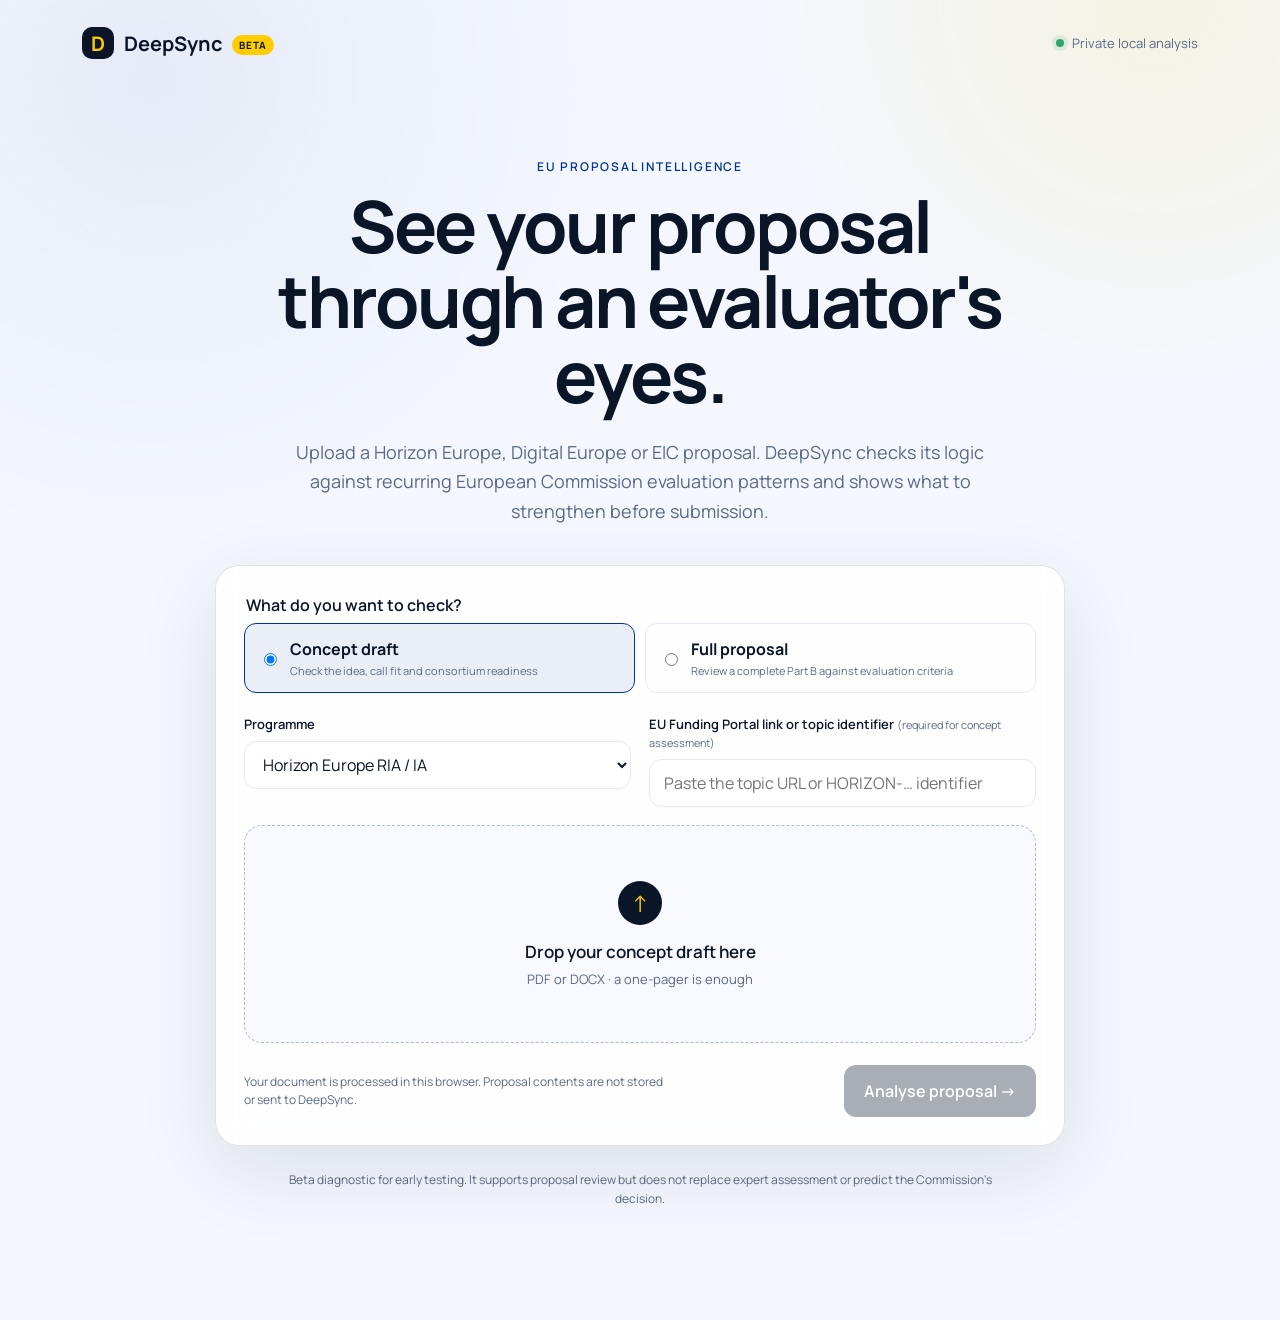
==== evaluator/index.html @ 8c2ce478 "Add Google Analytics tag" ====
<!doctype html>
<html lang="en">
<head>
  <!-- Google tag (gtag.js) -->
  <script async src="https://www.googletagmanager.com/gtag/js?id=G-SJ5S5XWG7V"></script>
  <script>
    window.dataLayer = window.dataLayer || [];
    function gtag(){dataLayer.push(arguments);}
    gtag('js', new Date());
    gtag('config', 'G-SJ5S5XWG7V');
  </script>
  <meta charset="utf-8">
  <meta name="viewport" content="width=device-width, initial-scale=1">
  <meta name="description" content="DeepSync EU proposal readiness evaluator beta">
  <title>DeepSync Proposal Evaluator · Beta</title>
  <link rel="icon" href="data:image/svg+xml,<svg xmlns=%22http://www.w3.org/2000/svg%22 viewBox=%220 0 32 32%22><rect width=%2232%22 height=%2232%22 rx=%229%22 fill=%22%230A1628%22/><text x=%2216%22 y=%2222%22 text-anchor=%22middle%22 font-family=%22Arial%22 font-size=%2218%22 font-weight=%22700%22 fill=%22%23FFCC00%22>D</text></svg>">
  <link rel="preconnect" href="https://fonts.googleapis.com">
  <link rel="preconnect" href="https://fonts.gstatic.com" crossorigin>
  <link href="https://fonts.googleapis.com/css2?family=Manrope:wght@400;500;600;700;800&family=Space+Grotesk:wght@500;700&display=swap" rel="stylesheet">
  <link rel="stylesheet" href="styles.css">
</head>
<body>
  <main class="shell">
    <header class="topbar">
      <a class="brand" href="../" aria-label="DeepSync home">
        <span class="brand-mark" aria-hidden="true">D</span>
        <span>DeepSync <small class="beta-badge">Beta</small></span>
      </a>
      <span class="privacy-note"><span class="privacy-dot"></span> Private local analysis</span>
    </header>

    <section class="hero" id="intro">
      <p class="eyebrow">EU PROPOSAL INTELLIGENCE</p>
      <h1>See your proposal through an evaluator's eyes.</h1>
      <p class="hero-copy">Upload a Horizon Europe, Digital Europe or EIC proposal. DeepSync checks its logic against recurring European Commission evaluation patterns and shows what to strengthen before submission.</p>

      <form class="upload-card" id="evaluation-form">
        <fieldset class="document-choice">
          <legend>What do you want to check?</legend>
          <label><input type="radio" name="document-type" value="concept" checked><span><strong>Concept draft</strong><small>Check the idea, call fit and consortium readiness</small></span></label>
          <label><input type="radio" name="document-type" value="proposal"><span><strong>Full proposal</strong><small>Review a complete Part B against evaluation criteria</small></span></label>
        </fieldset>
        <div class="form-row">
          <label>
            <span>Programme</span>
            <select id="programme" name="programme">
              <option value="horizon">Horizon Europe RIA / IA</option>
              <option value="horizon-csa">Horizon Europe CSA</option>
              <option value="digital">Digital Europe</option>
              <option value="eic">EIC Accelerator Open</option>
            </select>
          </label>
          <label>
            <span>EU Funding Portal link or topic identifier <small>(required for concept assessment)</small></span>
            <input id="call-id" name="callId" type="text" placeholder="Paste the topic URL or HORIZON-… identifier">
          </label>
        </div>

        <label class="dropzone" id="dropzone" for="proposal-file">
          <input id="proposal-file" type="file" accept="application/pdf,.pdf,application/vnd.openxmlformats-officedocument.wordprocessingml.document,.docx">
          <span class="upload-icon" aria-hidden="true">↑</span>
          <strong id="file-title">Drop your concept draft here</strong>
          <span id="file-subtitle">PDF or DOCX · a one-pager is enough</span>
        </label>

        <div class="consent-row">
          <p>Your document is processed in this browser. Proposal contents are not stored or sent to DeepSync.</p>
          <button class="primary-button" id="analyse-button" type="submit" disabled>Analyse proposal <span aria-hidden="true">→</span></button>
        </div>
        <p class="form-error" id="form-error" role="alert" hidden></p>
      </form>

      <p class="beta-disclaimer">Beta diagnostic for early testing. It supports proposal review but does not replace expert assessment or predict the Commission's decision.</p>
    </section>

    <section class="loading-view" id="loading-view" hidden aria-live="polite">
      <div class="loader-ring"></div>
      <p class="eyebrow">EVALUATING PROPOSAL</p>
      <h2 id="loading-title">Reading proposal structure…</h2>
      <div class="progress-track"><span id="progress-bar"></span></div>
      <p id="loading-detail">Locating Excellence, Impact and Implementation sections</p>
    </section>

    <section class="results" id="results" hidden>
      <div class="results-heading">
        <div>
          <p class="eyebrow" id="results-eyebrow">CONCEPT DIAGNOSIS</p>
          <h1 id="proposal-title">Proposal analysis</h1>
          <p id="proposal-meta"></p>
        </div>
        <div class="result-actions">
          <button class="secondary-button" id="print-report" type="button" disabled>Save report as PDF</button>
          <button class="secondary-button" id="new-analysis" type="button">New analysis</button>
        </div>
      </div>

      <div class="score-panel">
        <div class="total-score">
          <span>Estimated total</span>
          <strong><span id="total-score">—</span><small>/15</small></strong>
          <p id="score-confidence">Pattern-based diagnostic</p>
        </div>
        <div class="criterion-scores" id="criterion-scores"></div>
      </div>

      <div class="analysis-warnings" id="analysis-warnings" hidden role="status"></div>

      <section class="call-intelligence" id="call-intelligence" hidden aria-labelledby="call-intelligence-title">
        <div class="call-intelligence-head">
          <div>
            <p class="eyebrow">OFFICIAL CALL INTELLIGENCE</p>
            <h2 id="call-intelligence-title">Call requirements</h2>
            <p id="call-intelligence-meta"></p>
          </div>
          <a class="secondary-button call-source-link" id="call-source-link" target="_blank" rel="noopener">Open official topic ↗</a>
        </div>
        <div class="call-facts" id="call-facts"></div>
        <div class="requirement-coverage" id="requirement-coverage"></div>
        <div class="call-details" id="call-details"></div>
      </section>

      <section class="diagnosis-summary" id="diagnosis-summary">
        <div>
          <p class="eyebrow">YOUR DIAGNOSIS</p>
          <h2 id="diagnosis-title">Your concept needs a clearer evidence base</h2>
          <p id="diagnosis-copy">Review the most important gaps before deciding what to do next.</p>
        </div>
        <div class="diagnosis-metrics" id="diagnosis-metrics"></div>
      </section>

      <section class="consortium-intelligence consortium-preview" id="consortium-intelligence" aria-labelledby="consortium-title">
        <div class="consortium-heading">
          <div>
            <p class="eyebrow">CONSORTIUM READINESS</p>
            <h2 id="consortium-title">Your consortium coverage</h2>
            <p id="consortium-intro">We found potential role gaps that may weaken delivery credibility.</p>
          </div>
          <span class="cordis-badge" id="consortium-count">Checking…</span>
        </div>
        <div class="consortium-profile compact" id="consortium-profile"></div>
        <button class="primary-button consortium-open" id="open-consortium" type="button">Find suitable partners <span aria-hidden="true">→</span></button>
        <div id="consortium-details" hidden>
          <div class="consortium-search">
            <label for="cordis-query"><span>Search focus</span></label>
            <div class="cordis-search-row">
              <input id="cordis-query" type="text" placeholder="e.g. edtech digital skills accelerator">
              <button class="primary-button" id="cordis-search" type="button">Search CORDIS <span aria-hidden="true">→</span></button>
            </div>
            <p class="cordis-note">Only this search phrase is sent to CORDIS. Proposal text stays in your browser.</p>
          </div>
          <div id="cordis-status" class="cordis-status" role="status" hidden></div>
          <div id="cordis-results" class="cordis-results"></div>
        </div>
      </section>

      <section class="email-gate" id="email-gate">
        <div>
          <p class="eyebrow">CRITERION ASSESSMENT</p>
          <h2>See what is driving each score</h2>
          <div class="criterion-gate-scores" id="criterion-gate-scores"></div>
          <p>Enter your email to see the evidence behind Relevance, Impact and Implementation, the gaps reducing each score and practical directions for fixing them.</p>
        </div>
        <form id="email-gate-form">
          <label for="report-email"><span>Work email</span></label>
          <div class="email-row">
            <input id="report-email" name="email" type="email" autocomplete="email" placeholder="you@organisation.eu" required>
            <button class="primary-button" id="unlock-report" type="submit">See score explanations <span aria-hidden="true">→</span></button>
          </div>
          <label class="consent-check" for="email-consent">
            <input id="email-consent" type="checkbox" required>
            <span>I agree that DeepSync may store my email and contact me about this diagnostic. Proposal content is not submitted.</span>
          </label>
          <label class="consent-check consortium-option" for="consortium-interest">
            <input id="consortium-interest" type="checkbox">
            <span><strong>Also notify me about consortium partner recommendations</strong> — evidence-ranked organisations and role suggestions using CORDIS data.</span>
          </label>
          <p class="form-error" id="email-gate-error" role="alert" hidden></p>
        </form>
      </section>

      <div class="results-layout" id="detailed-results" hidden>
        <aside class="summary-panel">
          <p class="eyebrow">EVALUATOR SIGNALS</p>
          <div class="summary-stat">
            <strong id="critical-count">0</strong>
            <span>priority improvements</span>
          </div>
          <div class="summary-stat">
            <strong id="strength-count">0</strong>
            <span>positive signals</span>
          </div>
          <hr>
          <p class="small-copy">This is a readiness diagnostic, not a prediction of the Commission's final decision.</p>
        </aside>

        <div class="findings-panel">
          <div class="tabs" role="tablist" aria-label="Evaluation findings">
            <button class="tab active" type="button" role="tab" aria-selected="true" data-filter="all">All findings</button>
            <button class="tab" type="button" role="tab" aria-selected="false" data-filter="priority">Priority</button>
            <button class="tab" type="button" role="tab" aria-selected="false" data-filter="strength">Strengths</button>
          </div>
          <div id="findings-list"></div>
        </div>

      </div>
      <section class="human-support" id="human-support" hidden aria-labelledby="human-support-title">
        <div class="human-support-head">
          <p class="eyebrow">EU FUNDING EXPERT SUPPORT</p>
          <h2 id="human-support-title">When you need an expert, not another AI answer</h2>
          <p>Use the assistant freely. Request DeepSync support only where professional judgement, writing capacity or real partner access is needed.</p>
        </div>
        <div class="service-grid">
          <button class="service-card" type="button" data-service="Concept Review"><span>01</span><strong>Concept Review</strong><small>Expert review of call fit, concept logic, impact pathway and readiness before consortium outreach.</small></button>
          <button class="service-card" type="button" data-service="Proposal Review"><span>02</span><strong>Proposal Review</strong><small>Professional evaluator-style review of a developed Part B with prioritised corrections.</small></button>
          <button class="service-card" type="button" data-service="Proposal Writing"><span>03</span><strong>Proposal Writing</strong><small>Scoped support to develop or rewrite the application with your consortium.</small></button>
          <button class="service-card" type="button" data-service="Consortium Search"><span>04</span><strong>Consortium Search</strong><small>Partner validation, outreach, introductions and role negotiation beyond the public CORDIS evidence.</small></button>
        </div>
        <form class="support-request" id="support-request" hidden>
          <div><span class="eyebrow">SELECTED SUPPORT</span><h3 id="selected-service">Concept Review</h3></div>
          <label for="support-email"><span>Work email</span><input id="support-email" type="email" autocomplete="email" placeholder="you@organisation.eu" required></label>
          <button class="primary-button" id="submit-support" type="submit">Request support <span aria-hidden="true">→</span></button>
          <p id="support-message" role="status" hidden></p>
        </form>
      </section>
      <div class="feedback-bar" id="feedback-bar" hidden>
        <div><strong>Help us improve the beta</strong><span>Tell us what was useful, unclear or missing.</span></div>
        <a class="secondary-button feedback-link" id="feedback-link" href="mailto:sofia@deep-sync.eu?subject=DeepSync%20Evaluator%20Beta%20Feedback">Send feedback</a>
      </div>
    </section>
  </main>

  <script src="app.js" defer></script>
</body>
</html>
---- evaluator/styles.css ----
:root {
  --ink: #0A1628;
  --muted: #5A6A85;
  --line: #E5E9F2;
  --paper: #F4F7FD;
  --white: #ffffff;
  --mint: rgba(0, 51, 153, 0.08);
  --green: #003399;
  --green-2: #003399;
  --lime: #FFCC00;
  --amber: #f7c86b;
  --amber-bg: #fff8e8;
  --rose: #c94b48;
  --rose-bg: #fff1ef;
  --blue-bg: #edf4ff;
  --soft: #F4F7FD;
  --shadow: 0 24px 80px rgba(10, 22, 40, .10);
}

* { box-sizing: border-box; }
[hidden] { display: none !important; }

body {
  margin: 0;
  color: var(--ink);
  background:
    radial-gradient(circle at 12% 6%, rgba(0, 51, 153, .06), transparent 28%),
    radial-gradient(circle at 90% 0%, rgba(255, 204, 0, .10), transparent 22%),
    var(--paper);
  font-family: "Manrope", sans-serif;
  min-height: 100vh;
}

button, input, select { font: inherit; }
button { color: inherit; }
button:disabled { opacity: .45; cursor: not-allowed; }

.shell { max-width: 1180px; margin: 0 auto; padding: 0 32px 72px; }
.topbar { height: 86px; display: flex; align-items: center; justify-content: space-between; }
.brand { color: var(--ink); text-decoration: none; font: 700 20px "Manrope", sans-serif; display: flex; align-items: center; gap: 10px; }
.brand-mark { width: 32px; height: 32px; display: grid; place-items: center; border-radius: 10px; background: var(--ink); color: var(--lime); }
.beta-badge { margin-left: 5px; padding: 3px 7px; border-radius: 99px; background: var(--lime); color: var(--ink); font: 700 10px "Manrope", sans-serif; text-transform: uppercase; letter-spacing: .08em; vertical-align: middle; }
.privacy-note { color: var(--muted); font-size: 13px; display: flex; align-items: center; gap: 8px; }
.privacy-dot { width: 8px; height: 8px; border-radius: 99px; background: #31a66a; box-shadow: 0 0 0 4px rgba(49, 166, 106, .12); }

.hero { padding: 72px 0 40px; text-align: center; }
.eyebrow { margin: 0 0 14px; color: var(--green-2); font-size: 12px; font-weight: 600; letter-spacing: .15em; }
h1, h2 { font-family: "Manrope", sans-serif; letter-spacing: -.035em; }
.hero h1 { max-width: 820px; margin: 0 auto; font-size: clamp(42px, 6vw, 72px); line-height: 1.04; }
.hero-copy { max-width: 710px; margin: 24px auto 38px; color: var(--muted); font-size: 18px; line-height: 1.65; }

.upload-card { max-width: 850px; margin: 0 auto; padding: 28px; text-align: left; border: 1px solid rgba(10, 22, 40, .12); border-radius: 24px; background: rgba(255,255,255,.88); box-shadow: var(--shadow); backdrop-filter: blur(12px); }
.document-choice { margin: 0 0 22px; padding: 0; border: 0; display: grid; grid-template-columns: 1fr 1fr; gap: 10px; }
.document-choice legend { grid-column: 1 / -1; margin-bottom: 7px; font-weight: 600; }
.document-choice label { display: flex; gap: 10px; padding: 14px; border: 1px solid var(--line); border-radius: 12px; cursor: pointer; }
.document-choice label:has(input:checked) { border-color: var(--green-2); background: var(--mint); }
.document-choice input { margin-top: 3px; }
.document-choice strong, .document-choice small { display: block; }
.document-choice small { margin-top: 3px; color: var(--muted); font-size: 11px; line-height: 1.4; }
.form-row { display: grid; grid-template-columns: 1fr 1fr; gap: 18px; margin-bottom: 18px; }
label > span:first-child { display: block; margin: 0 0 8px; font-size: 13px; font-weight: 600; }
label small { color: var(--muted); font-weight: 400; }
input[type="text"], input[type="email"], select { width: 100%; min-height: 48px; padding: 0 14px; border: 1px solid var(--line); border-radius: 12px; color: var(--ink); background: var(--white); outline: none; }
input[type="text"]:focus, input[type="email"]:focus, select:focus { border-color: var(--green-2); box-shadow: 0 0 0 3px rgba(0,51,153,.12); }

.dropzone { min-height: 218px; border: 1.5px dashed #AEB9D6; border-radius: 18px; background: #F7F9FE; display: flex; flex-direction: column; align-items: center; justify-content: center; cursor: pointer; transition: .2s ease; }
.dropzone:hover, .dropzone.dragging { border-color: var(--green-2); background: var(--mint); }
.dropzone.has-file { border-style: solid; background: var(--mint); }
.dropzone input { position: absolute; opacity: 0; pointer-events: none; }
.upload-icon { width: 44px; height: 44px; margin-bottom: 15px; display: grid; place-items: center; border-radius: 50%; background: var(--ink); color: var(--lime); font-size: 23px; }
.dropzone strong { font: 600 17px "Manrope", sans-serif; }
.dropzone > span:last-child { margin-top: 7px; color: var(--muted); font-size: 13px; }
.consent-row { margin-top: 22px; display: flex; align-items: center; justify-content: space-between; gap: 24px; }
.consent-row p { max-width: 430px; margin: 0; color: var(--muted); font-size: 12px; line-height: 1.5; }
.primary-button, .secondary-button { border: 0; border-radius: 12px; cursor: pointer; font-weight: 600; transition: transform .15s ease, opacity .15s ease; }
.primary-button { padding: 15px 20px; color: var(--white); background: var(--ink); }
.primary-button:hover:not(:disabled) { transform: translateY(-1px); }
.primary-button:disabled { opacity: .35; cursor: not-allowed; }
.secondary-button { padding: 12px 16px; border: 1px solid var(--line); background: var(--white); }
.beta-disclaimer { max-width: 720px; margin: 24px auto 0; color: var(--muted); font-size: 12px; line-height: 1.6; }
.form-error { margin: 14px 0 0; color: var(--rose); font-size: 13px; }

.loading-view { max-width: 620px; margin: 130px auto 0; text-align: center; }
.loader-ring { width: 58px; height: 58px; margin: 0 auto 32px; border: 5px solid var(--mint); border-top-color: var(--green); border-radius: 50%; animation: spin 1s linear infinite; }
.loading-view h2 { font-size: 32px; margin: 0 0 12px; }
.loading-view > p:last-child { color: var(--muted); }
.progress-track { height: 7px; margin: 26px auto 18px; overflow: hidden; border-radius: 99px; background: #E5E9F2; }
.progress-track span { display: block; width: 12%; height: 100%; border-radius: inherit; background: var(--green-2); transition: width .65s ease; }
@keyframes spin { to { transform: rotate(360deg); } }

.results { padding-top: 40px; }
.results-heading { display: flex; justify-content: space-between; align-items: flex-end; gap: 20px; margin-bottom: 34px; }
.results-heading h1 { margin: 0; font-size: clamp(34px, 5vw, 54px); }
.results-heading > div > p:last-child { color: var(--muted); margin-bottom: 0; }
.result-actions { display: flex; gap: 10px; flex-wrap: wrap; }
.score-panel { display: grid; grid-template-columns: 220px 1fr; min-height: 210px; margin-bottom: 34px; overflow: hidden; border-radius: 22px; background: var(--ink); color: var(--white); box-shadow: var(--shadow); }
.total-score { padding: 30px; display: flex; flex-direction: column; justify-content: center; border-right: 1px solid rgba(255,255,255,.13); }
.total-score > span, .total-score p { color: #A9B4CC; font-size: 13px; }
.total-score strong { margin: 8px 0; font: 700 58px "Manrope", sans-serif; letter-spacing: -.06em; }
.total-score small { font-size: 20px; color: #A9B4CC; }
.total-score p { margin: 0; line-height: 1.4; }
.criterion-scores { display: grid; grid-template-columns: repeat(3, 1fr); align-items: center; }
.criterion { padding: 28px; border-right: 1px solid rgba(255,255,255,.1); }
.criterion:last-child { border-right: 0; }
.criterion-head { display: flex; justify-content: space-between; gap: 12px; }
.criterion-head span { color: #A9B4CC; font-size: 13px; }
.criterion-head strong { font: 600 22px "Manrope", sans-serif; }
.score-line { height: 5px; margin-top: 20px; border-radius: 99px; background: rgba(255,255,255,.15); overflow: hidden; }
.score-line span { display: block; height: 100%; background: var(--lime); }
.analysis-warnings { margin: -10px 0 34px; padding: 18px 20px; border: 1px solid #e8c46f; border-radius: 14px; background: var(--amber-bg); color: var(--ink); }
.analysis-warnings strong { display: block; margin-bottom: 7px; }
.analysis-warnings ul { margin: 0; padding-left: 20px; color: var(--muted); line-height: 1.55; }
.call-intelligence { margin: 0 0 24px; padding: 28px 30px; border: 1px solid rgba(10, 22, 40, .14); border-radius: 20px; background: var(--white); box-shadow: var(--shadow); }
.call-intelligence-head { display: flex; justify-content: space-between; gap: 24px; align-items: flex-start; }
.call-intelligence h2 { margin: 0 0 7px; font-size: 28px; }
.call-intelligence-head p:last-child { margin: 0; color: var(--muted); }
.call-source-link { color: var(--ink); text-decoration: none; white-space: nowrap; }
.call-facts { display: grid; grid-template-columns: repeat(4, 1fr); gap: 10px; margin: 22px 0; }
.call-fact { padding: 13px 14px; border-radius: 11px; background: var(--soft); }
.call-fact span, .call-fact strong { display: block; }
.call-fact span { margin-bottom: 4px; color: var(--muted); font-size: 10px; text-transform: uppercase; letter-spacing: .06em; }
.call-fact strong { font-size: 13px; }
.requirement-coverage { margin: 20px 0 4px; }
.requirement-coverage h3 { margin: 0 0 10px; font: 600 18px "Manrope", sans-serif; }
.coverage-heading { display: flex; justify-content: space-between; align-items: end; gap: 20px; margin-bottom: 14px; }
.coverage-heading .eyebrow { margin-bottom: 5px; }
.coverage-summary { text-align: right; }
.coverage-summary strong, .coverage-summary span { display: block; }
.coverage-summary strong { font: 700 28px "Manrope", sans-serif; color: var(--green-2); }
.coverage-summary span { color: var(--muted); font-size: 11px; }
.fit-table { border: 1px solid var(--line); border-radius: 12px; overflow: hidden; }
.fit-row { display: grid; grid-template-columns: 76px minmax(240px, 1fr) minmax(280px, 1.15fr); gap: 16px; align-items: start; padding: 14px 16px; border-bottom: 1px solid var(--line); }
.fit-row:last-child { border-bottom: 0; }
.fit-row.missing { background: #FFF9F8; }
.fit-row.partial { background: #FFFCF4; }
.fit-meaning small, .fit-meaning strong, .fit-feedback > strong { display: block; }
.fit-meaning small { margin-bottom: 3px; color: var(--muted); font-size: 10px; text-transform: uppercase; }
.fit-meaning strong { line-height: 1.4; }
.fit-feedback > strong { margin-bottom: 3px; font-size: 11px; text-transform: uppercase; letter-spacing: .04em; }
.fit-feedback p, .fit-row details p { margin: 0; color: var(--muted); font-size: 12px; line-height: 1.45; }
.fit-row details { margin-top: 6px; }
.fit-row summary { cursor: pointer; color: var(--green-2); font-size: 10px; font-weight: 600; }
.fit-row details p { margin-top: 5px; }
.requirement-status { padding: 4px 8px; border-radius: 99px; background: #E7F6EF; font-size: 10px; font-weight: 700; color: var(--green-2); text-transform: uppercase; letter-spacing: .04em; }
.requirement-status.partial { color: #8A5A00; background: #FFF3D7; }
.requirement-status.missing { color: var(--rose); background: #FCE8E6; }
.coverage-unavailable { padding: 16px; border-radius: 11px; background: var(--soft); }
.coverage-unavailable p { margin: 5px 0 0; color: var(--muted); }
.call-details { display: grid; grid-template-columns: repeat(2, 1fr); gap: 10px; margin-top: 18px; }
.call-details details { padding: 14px 15px; border: 1px solid var(--line); border-radius: 11px; }
.call-details summary { cursor: pointer; font-weight: 600; }
.call-detail-body { margin-top: 10px; color: var(--muted); font-size: 13px; line-height: 1.55; white-space: pre-line; }
.policy-links { margin: 10px 0 0; padding-left: 18px; }
.policy-links a { color: var(--green-2); }
.diagnosis-summary { margin: 0 0 24px; padding: 28px 30px; border-radius: 20px; background: var(--ink); color: var(--white); display: grid; grid-template-columns: 1fr 1.2fr; gap: 34px; align-items: center; }
.diagnosis-summary h2 { margin: 0 0 8px; font-size: 28px; }
.diagnosis-summary > div > p:last-child { margin: 0; color: #A9B4CC; line-height: 1.55; }
.diagnosis-metrics { display: grid; grid-template-columns: repeat(3, 1fr); gap: 18px; }
.diagnosis-metric { padding-left: 16px; border-left: 1px solid rgba(255,255,255,.16); }
.diagnosis-metric span, .diagnosis-metric strong { display: block; }
.diagnosis-metric span { margin-bottom: 5px; color: #A9B4CC; font-size: 11px; }
.diagnosis-metric strong { font-size: 20px; }
.email-gate { margin-bottom: 34px; padding: 30px; border: 1px solid rgba(10, 22, 40, .14); border-radius: 22px; background: var(--white); box-shadow: var(--shadow); display: grid; grid-template-columns: 1fr 1fr; align-items: center; gap: 42px; }
.email-gate h2 { margin: 0 0 10px; font-size: 30px; }
.email-gate > div > p:last-child { margin: 0; color: var(--muted); line-height: 1.6; }
.criterion-gate-scores { display: flex; flex-wrap: wrap; gap: 8px; margin: 15px 0; }
.criterion-gate-score { padding: 7px 10px; border-radius: 9px; background: var(--soft); font-size: 12px; }
.criterion-gate-score strong { margin-left: 5px; color: var(--green-2); }
.email-row { display: grid; grid-template-columns: 1fr auto; gap: 10px; }
.consent-check { margin-top: 13px; display: flex; align-items: flex-start; gap: 9px; color: var(--muted); cursor: pointer; }
.consent-check input { margin-top: 3px; }
.consent-check span { font-size: 11px; line-height: 1.45; }
.consortium-option { margin-top: 10px; padding: 11px 12px; border-radius: 10px; background: var(--blue-bg); color: var(--ink); }
.consortium-option strong { font-weight: 600; }

.results-layout { display: grid; grid-template-columns: 240px 1fr; gap: 44px; }
.summary-panel { position: sticky; top: 24px; align-self: start; }
.summary-stat { margin: 22px 0; }
.summary-stat strong { display: block; font: 700 34px "Manrope", sans-serif; }
.summary-stat span, .small-copy { color: var(--muted); font-size: 13px; line-height: 1.6; }
.summary-panel hr { border: 0; border-top: 1px solid var(--line); margin: 26px 0; }
.tabs { display: flex; gap: 8px; margin-bottom: 18px; border-bottom: 1px solid var(--line); }
.tab { padding: 11px 4px; margin-right: 20px; border: 0; border-bottom: 2px solid transparent; background: transparent; color: var(--muted); cursor: pointer; }
.tab.active { color: var(--ink); border-bottom-color: var(--ink); }
.finding { padding: 24px 0; border-bottom: 1px solid var(--line); }
.finding-top { display: flex; align-items: center; justify-content: space-between; gap: 16px; margin-bottom: 12px; }
.finding-tag { display: inline-flex; align-items: center; gap: 7px; font-size: 11px; font-weight: 600; letter-spacing: .08em; text-transform: uppercase; }
.finding-tag::before { content: ""; width: 8px; height: 8px; border-radius: 50%; background: var(--amber); }
.finding[data-kind="priority"] .finding-tag::before { background: var(--rose); }
.finding[data-kind="strength"] .finding-tag::before { background: #31a66a; }
.finding-location { color: var(--muted); font-size: 12px; }
.finding h3 { margin: 0 0 10px; font: 600 20px "Manrope", sans-serif; }
.finding p { margin: 0; color: var(--muted); line-height: 1.65; }
.recommendation { margin-top: 15px !important; padding-left: 16px; border-left: 3px solid var(--green-2); color: var(--ink) !important; }
.consortium-intelligence { grid-column: 1 / -1; margin-top: 18px; padding-top: 38px; border-top: 1px solid var(--line); }
.consortium-preview { margin: 0 0 34px; padding: 30px; border: 1px solid rgba(10, 22, 40, .14); border-radius: 22px; background: var(--white); box-shadow: var(--shadow); }
.consortium-heading { display: flex; justify-content: space-between; align-items: flex-start; gap: 30px; }
.consortium-heading h2 { margin: 0 0 10px; font-size: 30px; }
.consortium-heading p:last-child { max-width: 760px; margin: 0; color: var(--muted); line-height: 1.6; }
.cordis-badge { padding: 8px 11px; border-radius: 999px; background: var(--blue-bg); color: var(--green-2); font-size: 11px; font-weight: 600; white-space: nowrap; }
.consortium-profile { display: grid; grid-template-columns: repeat(3, 1fr); gap: 12px; margin: 24px 0; }
.consortium-profile.compact { grid-template-columns: repeat(2, 1fr); margin-bottom: 18px; }
.consortium-profile.compact .profile-signal.present { display: none; }
.consortium-open { width: auto; }
#consortium-details { margin-top: 24px; }
.profile-signal { padding: 17px; border: 1px solid var(--line); border-radius: 14px; background: var(--white); }
.profile-signal span, .profile-signal small { display: block; }
.profile-signal span { margin-bottom: 6px; color: var(--muted); font-size: 11px; text-transform: uppercase; letter-spacing: .07em; }
.profile-signal strong { font-size: 15px; }
.profile-signal small { margin-top: 5px; color: var(--muted); line-height: 1.45; }
.profile-signal.gap { border-color: #e8c46f; background: var(--amber-bg); }
.profile-signal.present { border-color: rgba(49,166,106,.35); }
.role-status { display: inline-block; margin-top: 8px; padding: 4px 7px; border-radius: 999px; background: rgba(255,255,255,.7); color: var(--muted); font-size: 10px; font-weight: 600; }
.consortium-search { padding: 22px; border-radius: 16px; background: var(--soft); }
.cordis-search-row { display: grid; grid-template-columns: 1fr auto; gap: 10px; margin-top: 7px; }
.cordis-note { margin: 9px 0 0; color: var(--muted); font-size: 11px; }
.cordis-status { margin: 22px 0 0; padding: 16px 18px; border-radius: 12px; background: var(--blue-bg); color: var(--muted); }
.cordis-results { margin-top: 12px; }
.similar-consortia { margin: 28px 0 10px; }
.similar-consortia h3 { margin: 0 0 5px; font: 600 20px "Manrope", sans-serif; }
.comparison-table-wrap { margin-top: 14px; overflow-x: auto; }
.comparison-table { width: 100%; border-collapse: collapse; font-size: 12px; }
.comparison-table th, .comparison-table td { padding: 11px 10px; border-bottom: 1px solid var(--line); text-align: left; vertical-align: top; }
.comparison-table th { color: var(--muted); font-weight: 500; }
.comparison-table a { color: var(--green-2); font-weight: 600; text-decoration: none; }
.partner-card { display: grid; grid-template-columns: 58px 1fr auto; gap: 18px; align-items: start; padding: 24px 0; border-bottom: 1px solid var(--line); }
.partner-rank { display: grid; place-items: center; width: 52px; height: 52px; border-radius: 50%; background: var(--ink); color: var(--lime); font: 600 15px "Manrope", sans-serif; }
.partner-card h3 { margin: 0 0 5px; font: 600 19px "Manrope", sans-serif; }
.partner-meta { color: var(--muted); font-size: 12px; }
.partner-reason { margin: 10px 0 0; color: var(--muted); line-height: 1.55; }
.partner-evidence { margin: 9px 0 0; font-size: 12px; color: var(--ink); }
.evidence-list { margin: 10px 0 0; padding-left: 18px; color: var(--muted); font-size: 12px; line-height: 1.55; }
.partner-role { display: inline-block; margin-top: 9px; padding: 5px 8px; border-radius: 7px; background: var(--blue-bg); color: var(--green-2); font-size: 11px; font-weight: 600; }
.partner-links { display: flex; flex-direction: column; align-items: flex-end; gap: 8px; }
.partner-links a { color: var(--green-2); font-size: 12px; font-weight: 600; text-decoration: none; }
.human-support { margin: 48px 0 0; padding-top: 38px; border-top: 1px solid var(--line); }
.human-support-head { max-width: 720px; }
.human-support-head h2 { margin: 0 0 10px; font-size: 30px; }
.human-support-head > p:last-child { margin: 0; color: var(--muted); line-height: 1.6; }
.service-grid { display: grid; grid-template-columns: repeat(2, 1fr); gap: 12px; margin-top: 24px; }
.service-card { padding: 20px; border: 1px solid var(--line); border-radius: 15px; background: var(--white); text-align: left; cursor: pointer; transition: .15s ease; }
.service-card:hover, .service-card.selected { border-color: var(--green-2); background: var(--mint); transform: translateY(-1px); }
.service-card span, .service-card strong, .service-card small { display: block; }
.service-card span { margin-bottom: 18px; color: var(--green-2); font-size: 11px; font-weight: 600; }
.service-card strong { font: 600 18px "Manrope", sans-serif; }
.service-card small { margin-top: 7px; color: var(--muted); font-size: 12px; line-height: 1.5; }
.support-request { display: grid; grid-template-columns: 1fr 1fr auto; gap: 16px; align-items: end; margin-top: 18px; padding: 20px; border-radius: 15px; background: var(--soft); }
.support-request h3 { margin: 0; font: 600 19px "Manrope", sans-serif; }
.support-request .eyebrow { margin-bottom: 4px; font-size: 9px; }
.support-request > p { grid-column: 1 / -1; margin: 0; color: var(--green-2); }
.feedback-bar { margin: 44px 0 0; padding: 22px 24px; border: 1px solid var(--line); border-radius: 18px; background: var(--white); display: flex; align-items: center; justify-content: space-between; gap: 20px; }
.feedback-bar strong, .feedback-bar span { display: block; }
.feedback-bar span { margin-top: 4px; color: var(--muted); font-size: 13px; }
.feedback-link { color: var(--ink); text-decoration: none; white-space: nowrap; }

@media (max-width: 780px) {
  .shell { padding: 0 18px 54px; }
  .hero { padding-top: 42px; }
  .document-choice, .form-row, .score-panel, .results-layout, .email-gate, .diagnosis-summary, .call-facts, .call-details, .service-grid, .support-request { grid-template-columns: 1fr; }
  .consent-row, .results-heading, .feedback-bar { align-items: stretch; flex-direction: column; }
  .primary-button { width: 100%; }
  .email-row { grid-template-columns: 1fr; }
  .score-panel { overflow: visible; }
  .total-score { border-right: 0; border-bottom: 1px solid rgba(255,255,255,.13); }
  .criterion-scores { grid-template-columns: 1fr; }
  .criterion { border-right: 0; border-bottom: 1px solid rgba(255,255,255,.1); }
  .summary-panel { position: static; display: grid; grid-template-columns: 1fr 1fr; gap: 16px; }
  .summary-panel .eyebrow, .summary-panel hr, .summary-panel .small-copy { grid-column: 1 / -1; }
  .consortium-heading { flex-direction: column; gap: 12px; }
  .call-intelligence-head { flex-direction: column; }
  .coverage-heading { align-items: flex-start; flex-direction: column; }
  .coverage-summary { text-align: left; }
  .fit-row { grid-template-columns: 1fr; gap: 8px; }
  .fit-row .requirement-status { width: fit-content; }
  .consortium-profile { grid-template-columns: 1fr; }
  .consortium-profile.compact { grid-template-columns: 1fr; }
  .cordis-search-row { grid-template-columns: 1fr; }
  .partner-card { grid-template-columns: 48px 1fr; }
  .partner-rank { width: 44px; height: 44px; }
  .partner-links { grid-column: 2; align-items: flex-start; }
}

@media print {
  body { background: #fff; }
  .topbar, .result-actions, .feedback-bar, .tabs, .email-gate, .consortium-open { display: none !important; }
  .shell { max-width: none; padding: 0; }
  .results { padding: 0; }
  .score-panel { box-shadow: none; break-inside: avoid; }
  .results-layout { grid-template-columns: 190px 1fr; gap: 28px; }
  .summary-panel { position: static; }
  .finding { break-inside: avoid; }
  .consortium-search { display: none; }
  .partner-card { break-inside: avoid; }
}

@media (prefers-reduced-motion: reduce) {
  *, *::before, *::after { animation-duration: .01ms !important; transition-duration: .01ms !important; }
}
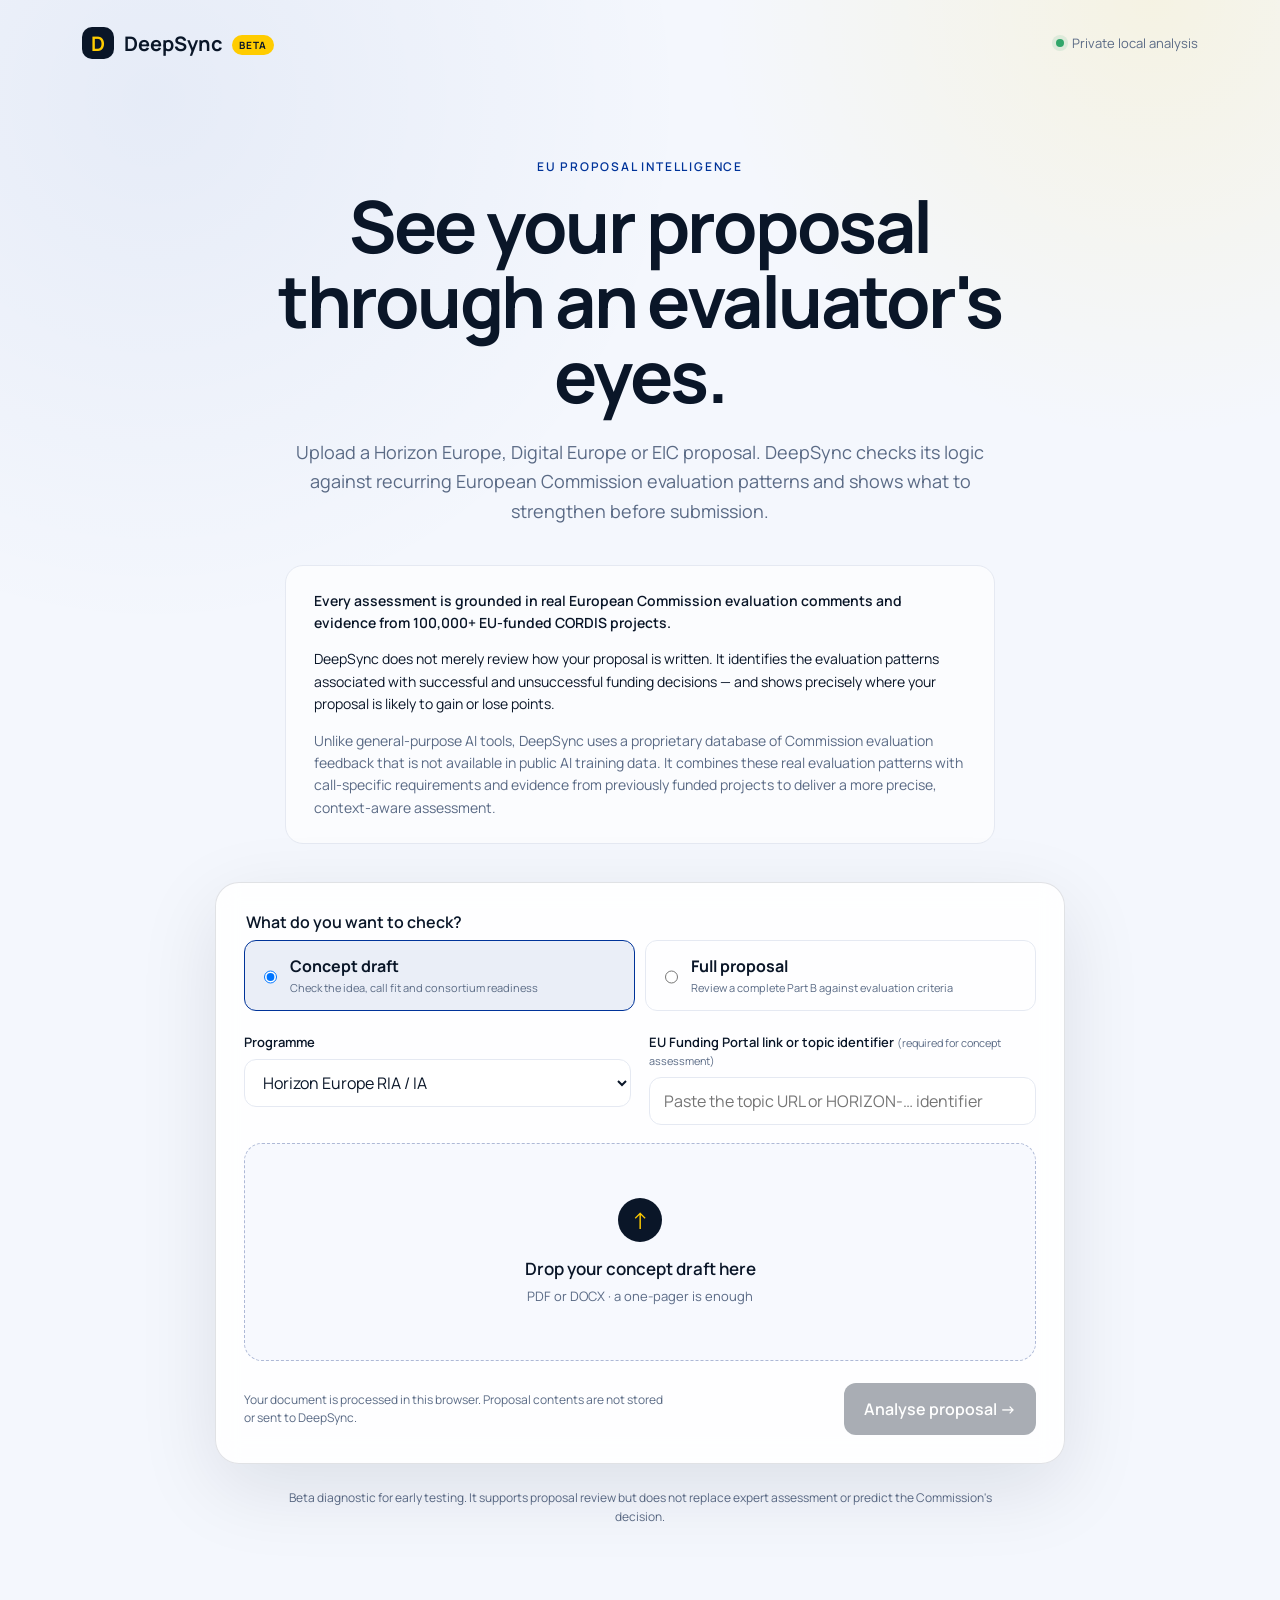
==== commit 69358e65: "Add evidence/differentiation copy to Proposal Evaluator hero Adds a trust block explaining the evalu" ====
--- a/evaluator/index.html
+++ b/evaluator/index.html
@@ -1,14 +1,6 @@
 <!doctype html>
 <html lang="en">
 <head>
-  <!-- Google tag (gtag.js) -->
-  <script async src="https://www.googletagmanager.com/gtag/js?id=G-SJ5S5XWG7V"></script>
-  <script>
-    window.dataLayer = window.dataLayer || [];
-    function gtag(){dataLayer.push(arguments);}
-    gtag('js', new Date());
-    gtag('config', 'G-SJ5S5XWG7V');
-  </script>
   <meta charset="utf-8">
   <meta name="viewport" content="width=device-width, initial-scale=1">
   <meta name="description" content="DeepSync EU proposal readiness evaluator beta">
@@ -34,6 +26,12 @@
       <h1>See your proposal through an evaluator's eyes.</h1>
       <p class="hero-copy">Upload a Horizon Europe, Digital Europe or EIC proposal. DeepSync checks its logic against recurring European Commission evaluation patterns and shows what to strengthen before submission.</p>
 
+      <div class="evidence-block">
+        <p>Every assessment is grounded in real European Commission evaluation comments and evidence from 100,000+ EU-funded CORDIS projects.</p>
+        <p>DeepSync does not merely review how your proposal is written. It identifies the evaluation patterns associated with successful and unsuccessful funding decisions — and shows precisely where your proposal is likely to gain or lose points.</p>
+        <p>Unlike general-purpose AI tools, DeepSync uses a proprietary database of Commission evaluation feedback that is not available in public AI training data. It combines these real evaluation patterns with call-specific requirements and evidence from previously funded projects to deliver a more precise, context-aware assessment.</p>
+      </div>
+
       <form class="upload-card" id="evaluation-form">
         <fieldset class="document-choice">
           <legend>What do you want to check?</legend>
--- a/evaluator/styles.css
+++ b/evaluator/styles.css
@@ -48,6 +48,10 @@
 h1, h2 { font-family: "Manrope", sans-serif; letter-spacing: -.035em; }
 .hero h1 { max-width: 820px; margin: 0 auto; font-size: clamp(42px, 6vw, 72px); line-height: 1.04; }
 .hero-copy { max-width: 710px; margin: 24px auto 38px; color: var(--muted); font-size: 18px; line-height: 1.65; }
+.evidence-block { max-width: 710px; margin: 0 auto 38px; padding: 24px 28px; text-align: left; border: 1px solid var(--line); border-radius: 18px; background: rgba(255,255,255,.7); }
+.evidence-block p { margin: 0 0 14px; color: var(--ink); font-size: 14px; line-height: 1.6; }
+.evidence-block p:first-child { font-weight: 600; }
+.evidence-block p:last-child { margin-bottom: 0; color: var(--muted); }
 
 .upload-card { max-width: 850px; margin: 0 auto; padding: 28px; text-align: left; border: 1px solid rgba(10, 22, 40, .12); border-radius: 24px; background: rgba(255,255,255,.88); box-shadow: var(--shadow); backdrop-filter: blur(12px); }
 .document-choice { margin: 0 0 22px; padding: 0; border: 0; display: grid; grid-template-columns: 1fr 1fr; gap: 10px; }
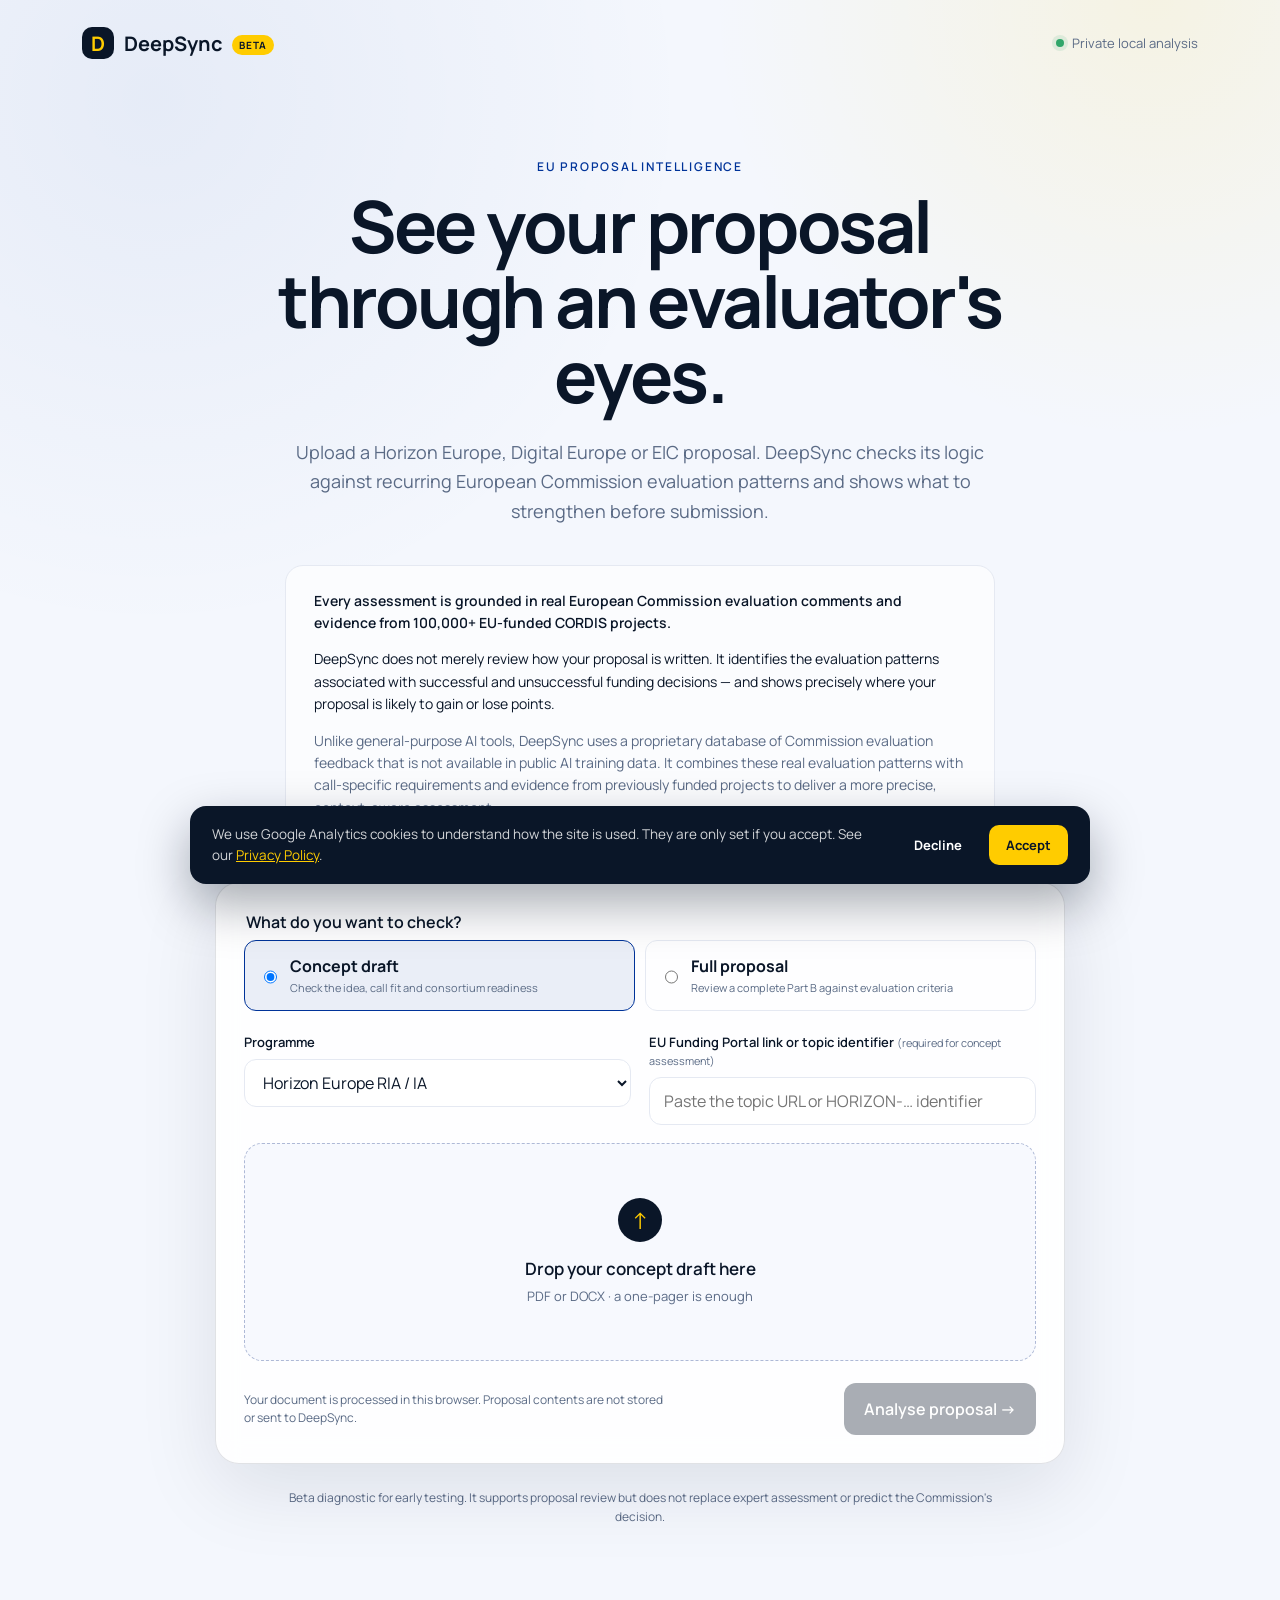
==== commit 75eb66a9: "feat: add GDPR cookie consent + privacy policy Google Analytics was loading unconditionally on every" ====
--- a/evaluator/index.html
+++ b/evaluator/index.html
@@ -1,6 +1,22 @@
 <!doctype html>
 <html lang="en">
 <head>
+  <!-- Google tag (gtag.js) — only loaded after cookie consent, see widget/deepsync-cookie-consent.js -->
+  <script>
+    window.dataLayer = window.dataLayer || [];
+    function gtag(){dataLayer.push(arguments);}
+    window.deepsyncLoadAnalytics = function () {
+      if (window.__deepsyncGaLoaded) return;
+      window.__deepsyncGaLoaded = true;
+      var s = document.createElement('script');
+      s.async = true;
+      s.src = 'https://www.googletagmanager.com/gtag/js?id=G-SJ5S5XWG7V';
+      document.head.appendChild(s);
+      gtag('js', new Date());
+      gtag('config', 'G-SJ5S5XWG7V');
+    };
+  </script>
+  <script src="/widget/deepsync-cookie-consent.js" defer></script>
   <meta charset="utf-8">
   <meta name="viewport" content="width=device-width, initial-scale=1">
   <meta name="description" content="DeepSync EU proposal readiness evaluator beta">
@@ -101,6 +117,31 @@
         <div class="criterion-scores" id="criterion-scores"></div>
       </div>
 
+      <section class="email-gate" id="email-gate">
+        <div>
+          <p class="eyebrow">CRITERION ASSESSMENT</p>
+          <h2>See what is driving each score</h2>
+          <div class="criterion-gate-scores" id="criterion-gate-scores"></div>
+          <p>Unlock the evidence gaps and the most important actions for improving your application.</p>
+        </div>
+        <form id="email-gate-form">
+          <label for="report-email"><span>Work email</span></label>
+          <div class="email-row">
+            <input id="report-email" name="email" type="email" autocomplete="email" placeholder="you@organisation.eu" required>
+            <button class="primary-button" id="unlock-report" type="submit">See score explanations <span aria-hidden="true">→</span></button>
+          </div>
+          <label class="consent-check" for="email-consent">
+            <input id="email-consent" type="checkbox" required>
+            <span>I agree that DeepSync may store my email and contact me about this diagnostic, per the <a href="/privacy/" target="_blank" rel="noopener">Privacy Policy</a>. Proposal content is not submitted.</span>
+          </label>
+          <label class="consent-check consortium-option" for="consortium-interest">
+            <input id="consortium-interest" type="checkbox">
+            <span><strong>Also notify me about consortium recommendations</strong></span>
+          </label>
+          <p class="form-error" id="email-gate-error" role="alert" hidden></p>
+        </form>
+      </section>
+
       <div class="analysis-warnings" id="analysis-warnings" hidden role="status"></div>
 
       <section class="call-intelligence" id="call-intelligence" hidden aria-labelledby="call-intelligence-title">
@@ -151,31 +192,6 @@
         </div>
       </section>
 
-      <section class="email-gate" id="email-gate">
-        <div>
-          <p class="eyebrow">CRITERION ASSESSMENT</p>
-          <h2>See what is driving each score</h2>
-          <div class="criterion-gate-scores" id="criterion-gate-scores"></div>
-          <p>Enter your email to see the evidence behind Relevance, Impact and Implementation, the gaps reducing each score and practical directions for fixing them.</p>
-        </div>
-        <form id="email-gate-form">
-          <label for="report-email"><span>Work email</span></label>
-          <div class="email-row">
-            <input id="report-email" name="email" type="email" autocomplete="email" placeholder="you@organisation.eu" required>
-            <button class="primary-button" id="unlock-report" type="submit">See score explanations <span aria-hidden="true">→</span></button>
-          </div>
-          <label class="consent-check" for="email-consent">
-            <input id="email-consent" type="checkbox" required>
-            <span>I agree that DeepSync may store my email and contact me about this diagnostic. Proposal content is not submitted.</span>
-          </label>
-          <label class="consent-check consortium-option" for="consortium-interest">
-            <input id="consortium-interest" type="checkbox">
-            <span><strong>Also notify me about consortium partner recommendations</strong> — evidence-ranked organisations and role suggestions using CORDIS data.</span>
-          </label>
-          <p class="form-error" id="email-gate-error" role="alert" hidden></p>
-        </form>
-      </section>
-
       <div class="results-layout" id="detailed-results" hidden>
         <aside class="summary-panel">
           <p class="eyebrow">EVALUATOR SIGNALS</p>
@@ -204,15 +220,10 @@
       <section class="human-support" id="human-support" hidden aria-labelledby="human-support-title">
         <div class="human-support-head">
           <p class="eyebrow">EU FUNDING EXPERT SUPPORT</p>
-          <h2 id="human-support-title">When you need an expert, not another AI answer</h2>
-          <p>Use the assistant freely. Request DeepSync support only where professional judgement, writing capacity or real partner access is needed.</p>
-        </div>
-        <div class="service-grid">
-          <button class="service-card" type="button" data-service="Concept Review"><span>01</span><strong>Concept Review</strong><small>Expert review of call fit, concept logic, impact pathway and readiness before consortium outreach.</small></button>
-          <button class="service-card" type="button" data-service="Proposal Review"><span>02</span><strong>Proposal Review</strong><small>Professional evaluator-style review of a developed Part B with prioritised corrections.</small></button>
-          <button class="service-card" type="button" data-service="Proposal Writing"><span>03</span><strong>Proposal Writing</strong><small>Scoped support to develop or rewrite the application with your consortium.</small></button>
-          <button class="service-card" type="button" data-service="Consortium Search"><span>04</span><strong>Consortium Search</strong><small>Partner validation, outreach, introductions and role negotiation beyond the public CORDIS evidence.</small></button>
-        </div>
+          <h2 id="human-support-title">Recommended next step</h2>
+          <p id="recommended-support-reason">Based on the document stage and detected gaps, this is the most useful expert intervention now.</p>
+        </div>
+        <button class="service-card recommended-service" id="recommended-service-card" type="button" data-service="Concept Review"><span>RECOMMENDED</span><strong id="recommended-service-name">Concept Review</strong><small id="recommended-service-copy">Expert validation of call fit, concept logic, impact pathway and readiness before consortium outreach.</small><em>Request expert support →</em></button>
         <form class="support-request" id="support-request" hidden>
           <div><span class="eyebrow">SELECTED SUPPORT</span><h3 id="selected-service">Concept Review</h3></div>
           <label for="support-email"><span>Work email</span><input id="support-email" type="email" autocomplete="email" placeholder="you@organisation.eu" required></label>
--- a/evaluator/styles.css
+++ b/evaluator/styles.css
@@ -132,6 +132,14 @@
 .coverage-summary strong, .coverage-summary span { display: block; }
 .coverage-summary strong { font: 700 28px "Manrope", sans-serif; color: var(--green-2); }
 .coverage-summary span { color: var(--muted); font-size: 11px; }
+.priority-intro { margin: 8px 0 12px; color: var(--muted); font-size: 13px; }
+.fit-actions { display: grid; grid-template-columns: repeat(3, 1fr); gap: 10px; }
+.fit-action { display: grid; grid-template-columns: 30px 1fr; gap: 11px; padding: 16px; border: 1px solid var(--line); border-radius: 12px; background: var(--white); }
+.fit-action-number { display: grid; place-items: center; width: 28px; height: 28px; border-radius: 50%; background: var(--ink); color: var(--lime); font-size: 12px; font-weight: 700; }
+.fit-action small, .fit-action strong { display: block; }
+.fit-action small { margin-bottom: 4px; color: var(--green-2); font-size: 9px; font-weight: 700; letter-spacing: .05em; }
+.fit-action strong { font-size: 14px; line-height: 1.35; }
+.fit-action p { margin: 8px 0 0; color: var(--muted); font-size: 12px; line-height: 1.45; }
 .fit-table { border: 1px solid var(--line); border-radius: 12px; overflow: hidden; }
 .fit-row { display: grid; grid-template-columns: 76px minmax(240px, 1fr) minmax(280px, 1.15fr); gap: 16px; align-items: start; padding: 14px 16px; border-bottom: 1px solid var(--line); }
 .fit-row:last-child { border-bottom: 0; }
@@ -145,6 +153,9 @@
 .fit-row details { margin-top: 6px; }
 .fit-row summary { cursor: pointer; color: var(--green-2); font-size: 10px; font-weight: 600; }
 .fit-row details p { margin-top: 5px; }
+.more-requirements { margin-top: 10px; }
+.more-requirements > summary { width: fit-content; cursor: pointer; color: var(--green-2); font-size: 12px; font-weight: 600; }
+.more-requirements .fit-table { margin-top: 10px; }
 .requirement-status { padding: 4px 8px; border-radius: 99px; background: #E7F6EF; font-size: 10px; font-weight: 700; color: var(--green-2); text-transform: uppercase; letter-spacing: .04em; }
 .requirement-status.partial { color: #8A5A00; background: #FFF3D7; }
 .requirement-status.missing { color: var(--rose); background: #FCE8E6; }
@@ -248,6 +259,10 @@
 .service-card span { margin-bottom: 18px; color: var(--green-2); font-size: 11px; font-weight: 600; }
 .service-card strong { font: 600 18px "Manrope", sans-serif; }
 .service-card small { margin-top: 7px; color: var(--muted); font-size: 12px; line-height: 1.5; }
+.recommended-service { display: grid; grid-template-columns: 110px 1fr auto; align-items: center; gap: 18px; width: 100%; margin-top: 22px; padding: 22px 24px; }
+.recommended-service span { margin: 0; }
+.recommended-service strong, .recommended-service small { margin: 0; }
+.recommended-service em { color: var(--green-2); font-size: 12px; font-style: normal; font-weight: 700; white-space: nowrap; }
 .support-request { display: grid; grid-template-columns: 1fr 1fr auto; gap: 16px; align-items: end; margin-top: 18px; padding: 20px; border-radius: 15px; background: var(--soft); }
 .support-request h3 { margin: 0; font: 600 19px "Manrope", sans-serif; }
 .support-request .eyebrow { margin-bottom: 4px; font-size: 9px; }
@@ -276,12 +291,14 @@
   .coverage-summary { text-align: left; }
   .fit-row { grid-template-columns: 1fr; gap: 8px; }
   .fit-row .requirement-status { width: fit-content; }
+  .fit-actions { grid-template-columns: 1fr; }
   .consortium-profile { grid-template-columns: 1fr; }
   .consortium-profile.compact { grid-template-columns: 1fr; }
   .cordis-search-row { grid-template-columns: 1fr; }
   .partner-card { grid-template-columns: 48px 1fr; }
   .partner-rank { width: 44px; height: 44px; }
   .partner-links { grid-column: 2; align-items: flex-start; }
+  .recommended-service { grid-template-columns: 1fr; }
 }
 
 @media print {
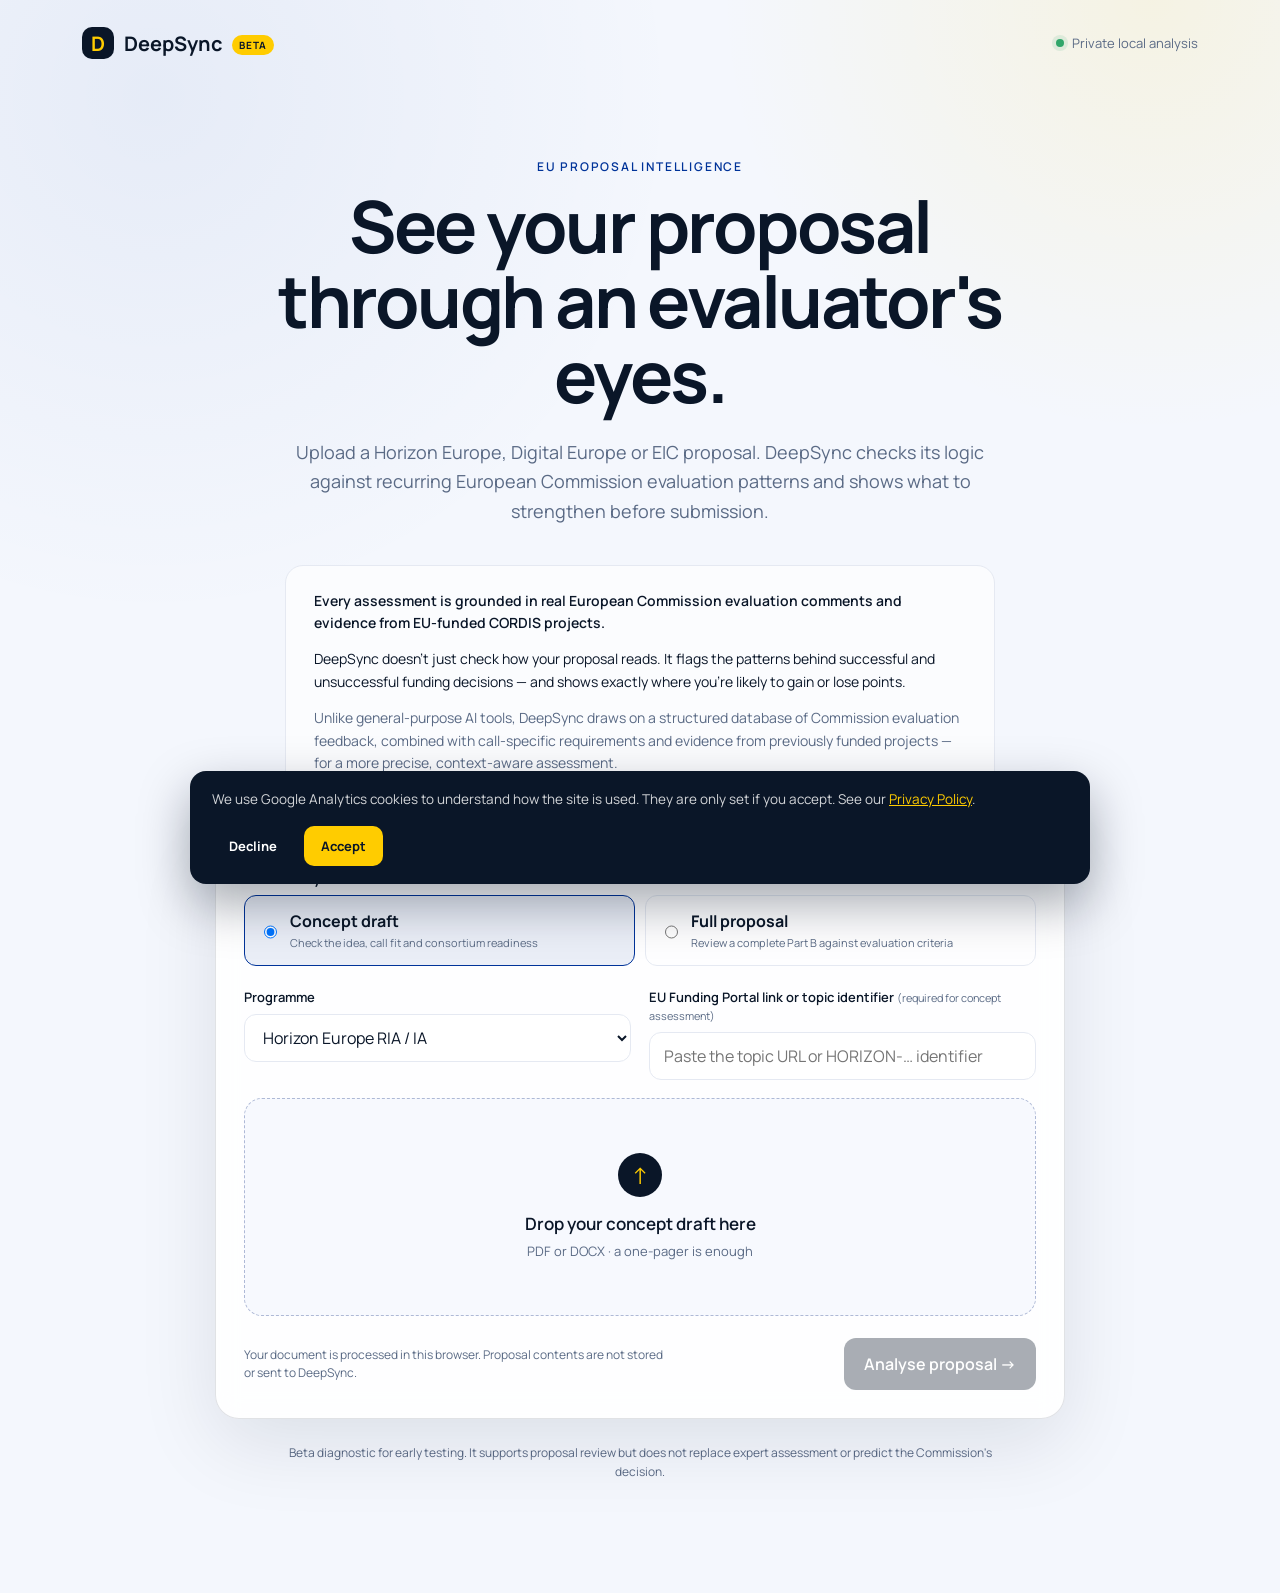
==== commit 44f2a529: "copy: update evaluator evidence-block wording, drop unverified figure Removes the "100,000+" CORDIS " ====
--- a/evaluator/index.html
+++ b/evaluator/index.html
@@ -43,9 +43,9 @@
       <p class="hero-copy">Upload a Horizon Europe, Digital Europe or EIC proposal. DeepSync checks its logic against recurring European Commission evaluation patterns and shows what to strengthen before submission.</p>
 
       <div class="evidence-block">
-        <p>Every assessment is grounded in real European Commission evaluation comments and evidence from 100,000+ EU-funded CORDIS projects.</p>
-        <p>DeepSync does not merely review how your proposal is written. It identifies the evaluation patterns associated with successful and unsuccessful funding decisions — and shows precisely where your proposal is likely to gain or lose points.</p>
-        <p>Unlike general-purpose AI tools, DeepSync uses a proprietary database of Commission evaluation feedback that is not available in public AI training data. It combines these real evaluation patterns with call-specific requirements and evidence from previously funded projects to deliver a more precise, context-aware assessment.</p>
+        <p>Every assessment is grounded in real European Commission evaluation comments and evidence from EU-funded CORDIS projects.</p>
+        <p>DeepSync doesn't just check how your proposal reads. It flags the patterns behind successful and unsuccessful funding decisions — and shows exactly where you're likely to gain or lose points.</p>
+        <p>Unlike general-purpose AI tools, DeepSync draws on a structured database of Commission evaluation feedback, combined with call-specific requirements and evidence from previously funded projects — for a more precise, context-aware assessment.</p>
       </div>
 
       <form class="upload-card" id="evaluation-form">
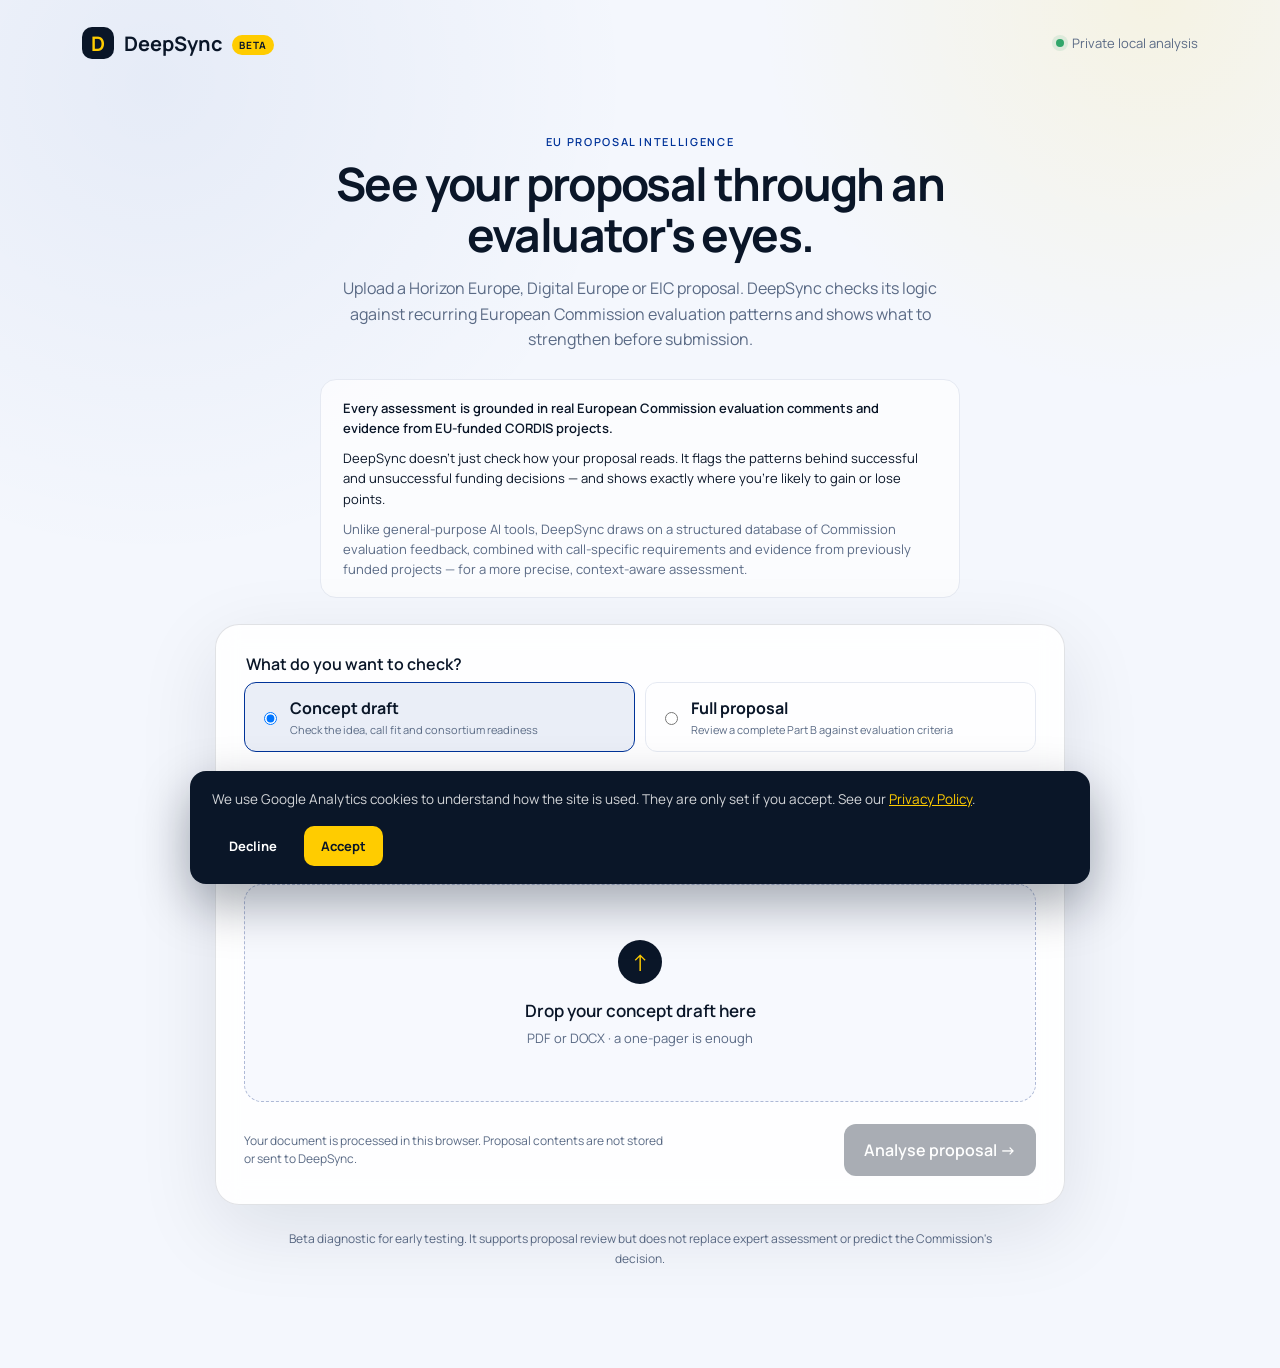
==== commit 3b234e18: "feat(evaluator): opt-in Deep AI Check for the Impact section (Phase 1) Adds a policy-grounded AI rev" ====
--- a/evaluator/index.html
+++ b/evaluator/index.html
@@ -217,6 +217,16 @@
         </div>
 
       </div>
+
+      <section class="deep-check" id="deep-check" hidden aria-labelledby="deep-check-title">
+        <p class="eyebrow">BETA · OPT-IN · SENDS DATA</p>
+        <h3 id="deep-check-title">Deep AI Check — Impact section</h3>
+        <p class="deep-check-copy">Sends only your Impact section — not the rest of the document — plus the call context and matched EU policy references to DeepSync's AI service for a grounded review. Nothing is sent until you click the button below.</p>
+        <button type="button" class="secondary-button" id="run-deep-check">Run Deep AI Check on Impact →</button>
+        <p class="deep-check-status" id="deep-check-status" hidden></p>
+        <div class="deep-check-result" id="deep-check-result" hidden></div>
+      </section>
+
       <section class="human-support" id="human-support" hidden aria-labelledby="human-support-title">
         <div class="human-support-head">
           <p class="eyebrow">EU FUNDING EXPERT SUPPORT</p>
--- a/evaluator/styles.css
+++ b/evaluator/styles.css
@@ -43,13 +43,13 @@
 .privacy-note { color: var(--muted); font-size: 13px; display: flex; align-items: center; gap: 8px; }
 .privacy-dot { width: 8px; height: 8px; border-radius: 99px; background: #31a66a; box-shadow: 0 0 0 4px rgba(49, 166, 106, .12); }
 
-.hero { padding: 72px 0 40px; text-align: center; }
-.eyebrow { margin: 0 0 14px; color: var(--green-2); font-size: 12px; font-weight: 600; letter-spacing: .15em; }
+.hero { padding: 48px 0 28px; text-align: center; }
+.eyebrow { margin: 0 0 10px; color: var(--green-2); font-size: 11px; font-weight: 600; letter-spacing: .15em; }
 h1, h2 { font-family: "Manrope", sans-serif; letter-spacing: -.035em; }
-.hero h1 { max-width: 820px; margin: 0 auto; font-size: clamp(42px, 6vw, 72px); line-height: 1.04; }
-.hero-copy { max-width: 710px; margin: 24px auto 38px; color: var(--muted); font-size: 18px; line-height: 1.65; }
-.evidence-block { max-width: 710px; margin: 0 auto 38px; padding: 24px 28px; text-align: left; border: 1px solid var(--line); border-radius: 18px; background: rgba(255,255,255,.7); }
-.evidence-block p { margin: 0 0 14px; color: var(--ink); font-size: 14px; line-height: 1.6; }
+.hero h1 { max-width: 700px; margin: 0 auto; font-size: clamp(30px, 4.2vw, 46px); line-height: 1.1; }
+.hero-copy { max-width: 620px; margin: 16px auto 26px; color: var(--muted); font-size: 16px; line-height: 1.6; }
+.evidence-block { max-width: 640px; margin: 0 auto 26px; padding: 18px 22px; text-align: left; border: 1px solid var(--line); border-radius: 16px; background: rgba(255,255,255,.7); }
+.evidence-block p { margin: 0 0 10px; color: var(--ink); font-size: 13px; line-height: 1.55; }
 .evidence-block p:first-child { font-weight: 600; }
 .evidence-block p:last-child { margin-bottom: 0; color: var(--muted); }
 
@@ -248,6 +248,18 @@
 .partner-role { display: inline-block; margin-top: 9px; padding: 5px 8px; border-radius: 7px; background: var(--blue-bg); color: var(--green-2); font-size: 11px; font-weight: 600; }
 .partner-links { display: flex; flex-direction: column; align-items: flex-end; gap: 8px; }
 .partner-links a { color: var(--green-2); font-size: 12px; font-weight: 600; text-decoration: none; }
+.deep-check { margin: 32px 0 0; padding: 22px 24px; border: 1px solid var(--line); border-radius: 16px; background: var(--soft); }
+.deep-check h3 { margin: 0 0 8px; font-size: 20px; }
+.deep-check-copy { margin: 0 0 16px; max-width: 640px; color: var(--muted); font-size: 13.5px; line-height: 1.55; }
+.deep-check-status { margin: 12px 0 0; color: var(--muted); font-size: 13px; }
+.deep-check-result { margin-top: 18px; padding: 18px 20px; border: 1px solid var(--line); border-radius: 14px; background: var(--white); }
+.deep-check-result h4 { margin: 0 0 8px; font-size: 15px; }
+.deep-check-result p { margin: 0 0 12px; color: var(--ink); font-size: 13.5px; line-height: 1.55; }
+.deep-check-result ul { margin: 0 0 12px; padding-left: 18px; }
+.deep-check-result li { margin-bottom: 8px; color: var(--ink); font-size: 13px; line-height: 1.5; }
+.deep-check-result .dc-policy-list { display: flex; flex-wrap: wrap; gap: 6px; margin: 0 0 14px; padding: 0; list-style: none; }
+.deep-check-result .dc-policy-list li { margin: 0; padding: 5px 10px; border-radius: 999px; background: var(--mint); color: var(--green-2); font-size: 11px; font-weight: 700; }
+.deep-check-result .dc-note { margin: 10px 0 0; color: var(--muted); font-size: 11.5px; font-style: italic; }
 .human-support { margin: 48px 0 0; padding-top: 38px; border-top: 1px solid var(--line); }
 .human-support-head { max-width: 720px; }
 .human-support-head h2 { margin: 0 0 10px; font-size: 30px; }
